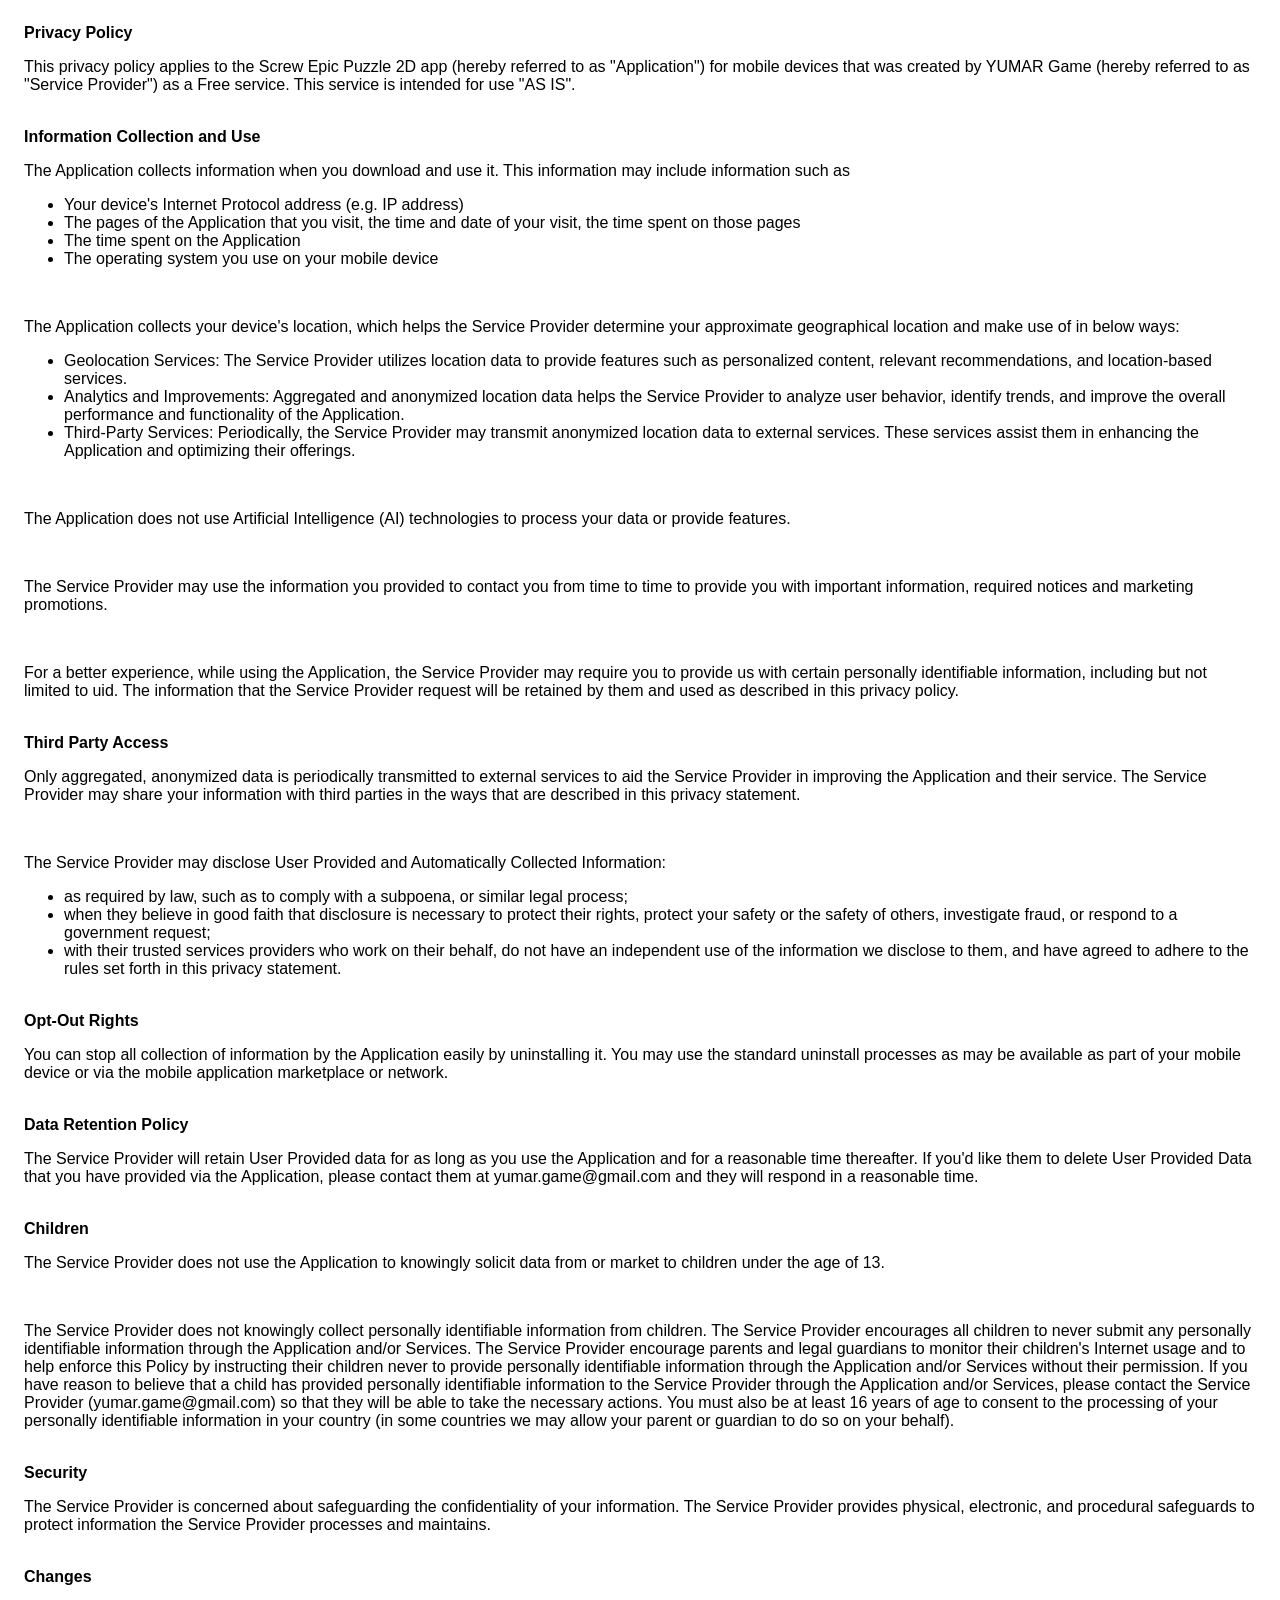
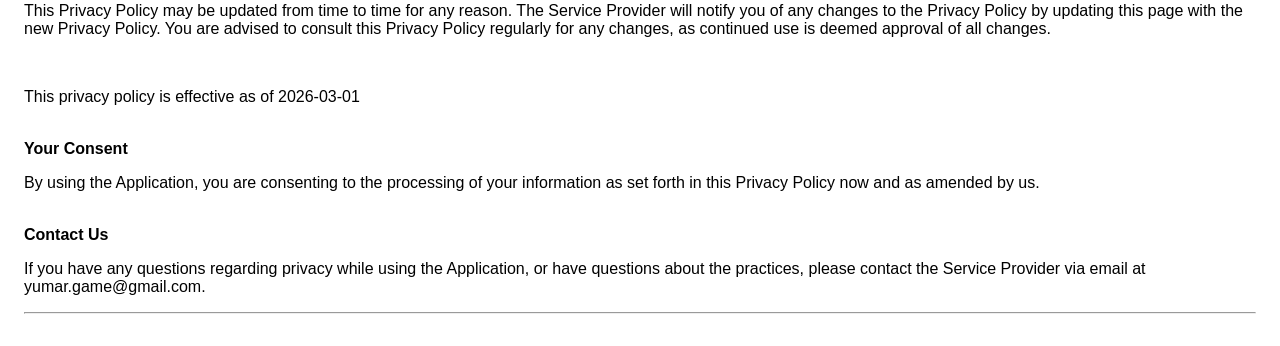
==== privacy-policy.html @ 3ee89081 "Created website" ====
<!DOCTYPE html>
    <html>
    <head>
      <meta charset='utf-8'>
      <meta name='viewport' content='width=device-width'>
      <title>Privacy Policy</title>
      <style> body { font-family: 'Helvetica Neue', Helvetica, Arial, sans-serif; padding:1em; } </style>
    </head>
    <body>
    <strong>Privacy Policy</strong>
    <p>This privacy policy applies to the Screw Epic Puzzle 2D app (hereby referred to as "Application") for mobile devices that was created by YUMAR Game (hereby referred to as "Service Provider") as a Free service. This service is intended for use "AS IS".</p>
    <br>
    <strong>Information Collection and Use</strong>
    <p>The Application collects information when you download and use it. This information may include information such as </p>
    <ul>
        <li>Your device's Internet Protocol address (e.g. IP address)</li>
        <li>The pages of the Application that you visit, the time and date of your visit, the time spent on those pages</li>
        <li>The time spent on the Application</li>
        <li>The operating system you use on your mobile device</li>
    </ul>
        <p></p>
        <br><!---->
        <div>
            <p>The Application collects your device's location, which helps the Service Provider determine your approximate geographical location and make use of in below ways:</p>
            <ul>
                <li>Geolocation Services: The Service Provider utilizes location data to provide features such as personalized content, relevant recommendations, and location-based services.</li>
                <li>Analytics and Improvements: Aggregated and anonymized location data helps the Service Provider to analyze user behavior, identify trends, and improve the overall performance and functionality of the Application.</li>
                <li>Third-Party Services: Periodically, the Service Provider may transmit anonymized location data to external services. These services assist them in enhancing the Application and optimizing their offerings.</li>
            </ul>
        </div>
        <br>
        <p>The Application does not use Artificial Intelligence (AI) technologies to process your data or provide features.</p>
        <br>
        <p>The Service Provider may use the information you provided to contact you from time to time to provide you with important information, required notices and marketing promotions.</p>
        <br>
        <p>For a better experience, while using the Application, the Service Provider may require you to provide us with certain personally identifiable information, including but not limited to uid. The information that the Service Provider request will be retained by them and used as described in this privacy policy.</p>
        <br>
        <strong>Third Party Access</strong>
        <p>Only aggregated, anonymized data is periodically transmitted to external services to aid the Service Provider in improving the Application and their service. The Service Provider may share your information with third parties in the ways that are described in this privacy statement.</p>
        <!---->
        <br>
        <p>The Service Provider may disclose User Provided and Automatically Collected Information:</p>
        <ul>
            <li>as required by law, such as to comply with a subpoena, or similar legal process;</li>
            <li>when they believe in good faith that disclosure is necessary to protect their rights, protect your safety or the safety of others, investigate fraud, or respond to a government request;</li>
            <li>with their trusted services providers who work on their behalf, do not have an independent use of the information we disclose to them, and have agreed to adhere to the rules set forth in this privacy statement.</li>
        </ul>
        <p></p>
        <br>
        <strong>Opt-Out Rights</strong>
        <p>You can stop all collection of information by the Application easily by uninstalling it. You may use the standard uninstall processes as may be available as part of your mobile device or via the mobile application marketplace or network.</p>
        <br>
        <strong>Data Retention Policy</strong>
        <p>The Service Provider will retain User Provided data for as long as you use the Application and for a reasonable time thereafter. If you'd like them to delete User Provided Data that you have provided via the Application, please contact them at yumar.game@gmail.com and they will respond in a reasonable time.</p>
        <br>
        <strong>Children</strong>
        <p>The Service Provider does not use the Application to knowingly solicit data from or market to children under the age of 13.</p>
        <div>
            <br>
            <p>The Service Provider does not knowingly collect personally identifiable information from children. The Service Provider encourages all children to never submit any personally identifiable information through the Application and/or Services. The Service Provider encourage parents and legal guardians to monitor their children's Internet usage and to help enforce this Policy by instructing their children never to provide personally identifiable information through the Application and/or Services without their permission. If you have reason to believe that a child has provided personally identifiable information to the Service Provider through the Application and/or Services, please contact the Service Provider <span>(yumar.game@gmail.com)</span> so that they will be able to take the necessary actions. You must also be at least 16 years of age to consent to the processing of your personally identifiable information in your country (in some countries we may allow your parent or guardian to do so on your behalf).</p>
        </div>
        <br>
        <strong>Security</strong>
        <p>The Service Provider is concerned about safeguarding the confidentiality of your information. The Service Provider provides physical, electronic, and procedural safeguards to protect information the Service Provider processes and maintains.</p>
        <br>
        <strong>Changes</strong>
        <p>This Privacy Policy may be updated from time to time for any reason. The Service Provider will notify you of any changes to the Privacy Policy by updating this page with the new Privacy Policy. You are advised to consult this Privacy Policy regularly for any changes, as continued use is deemed approval of all changes.</p>
        <br>
        <p>This privacy policy is effective as of 2026-03-01</p>
        <br>
        <strong>Your Consent</strong>
        <p>By using the Application, you are consenting to the processing of your information as set forth in this Privacy Policy now and as amended by us.</p>
        <br>
        <strong>Contact Us</strong>
        <p>If you have any questions regarding privacy while using the Application, or have questions about the practices, please contact the Service Provider via email at yumar.game@gmail.com.</p>
        <hr>
        <!-- <p>This privacy policy page was generated by <a href="https://app-privacy-policy-generator.nisrulz.com/" target="_blank" rel="noopener noreferrer">App Privacy Policy Generator</a></p> -->
    </body>
    </html>
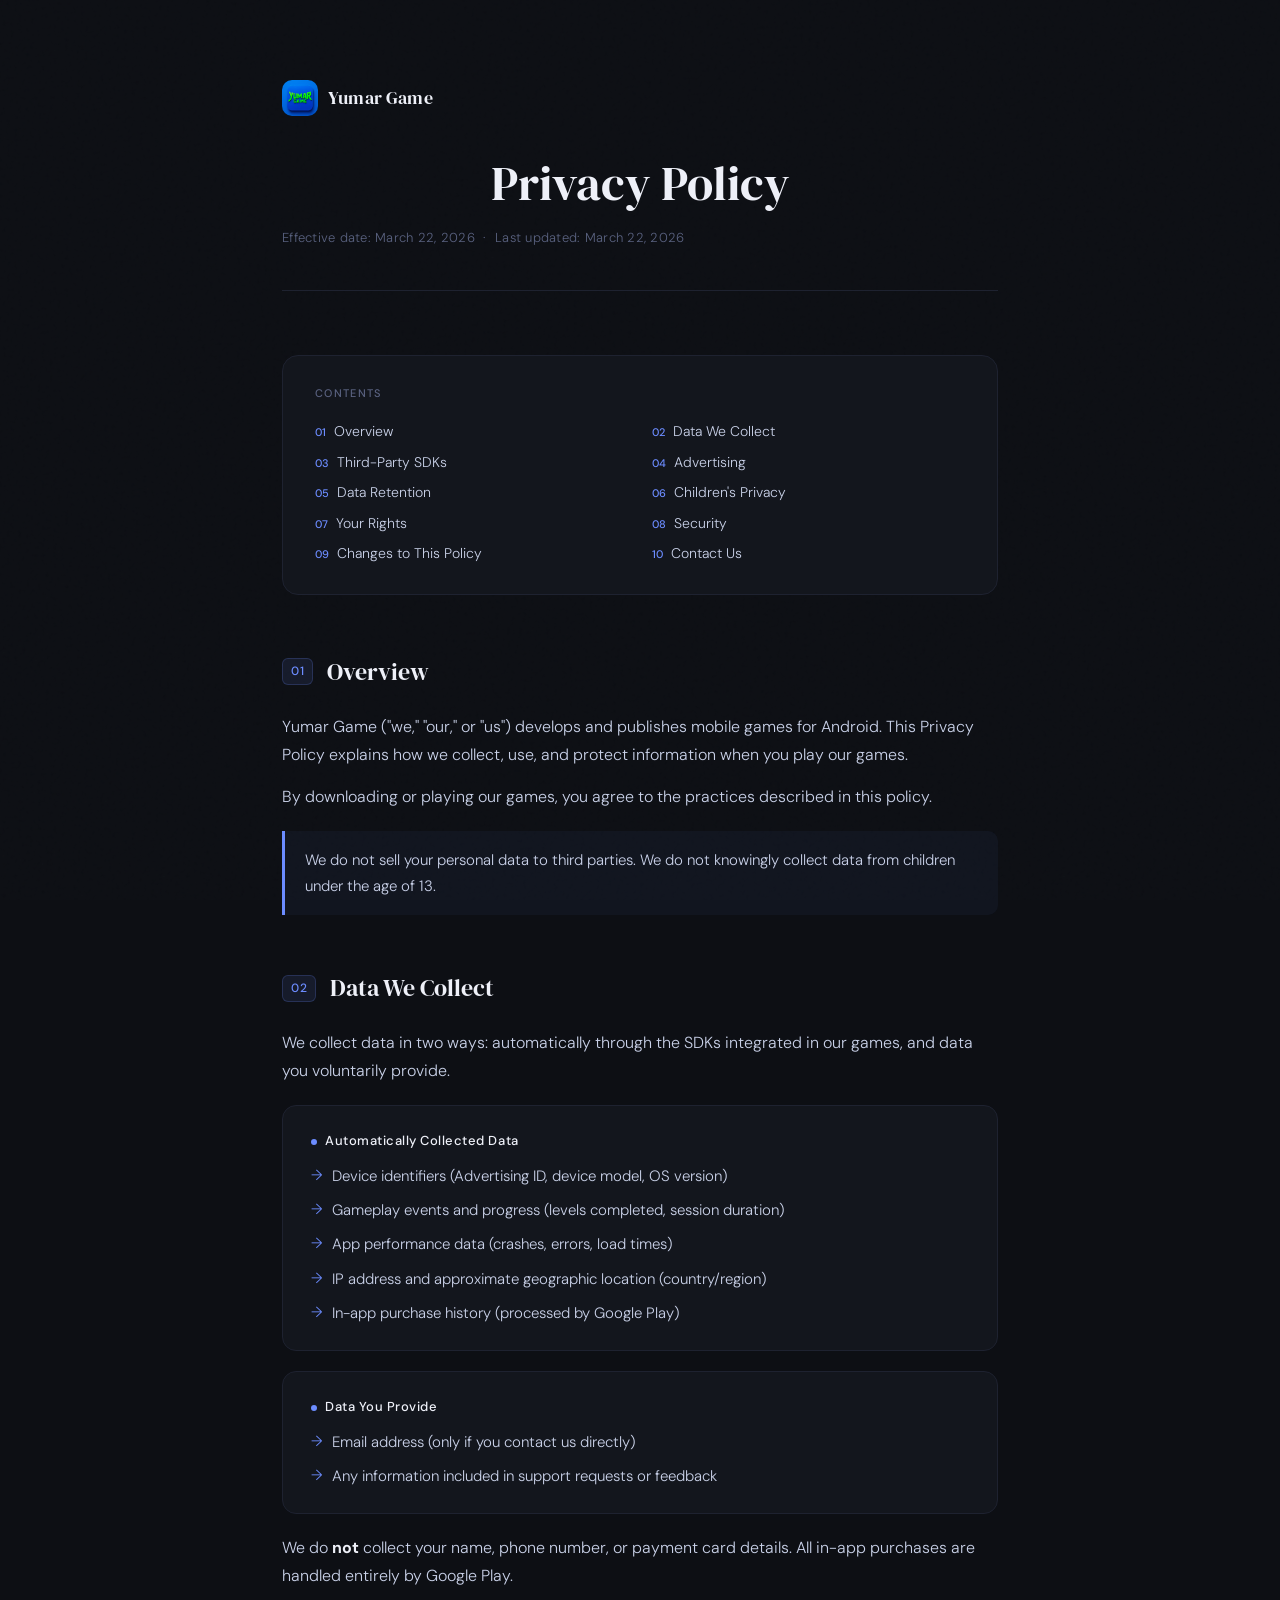
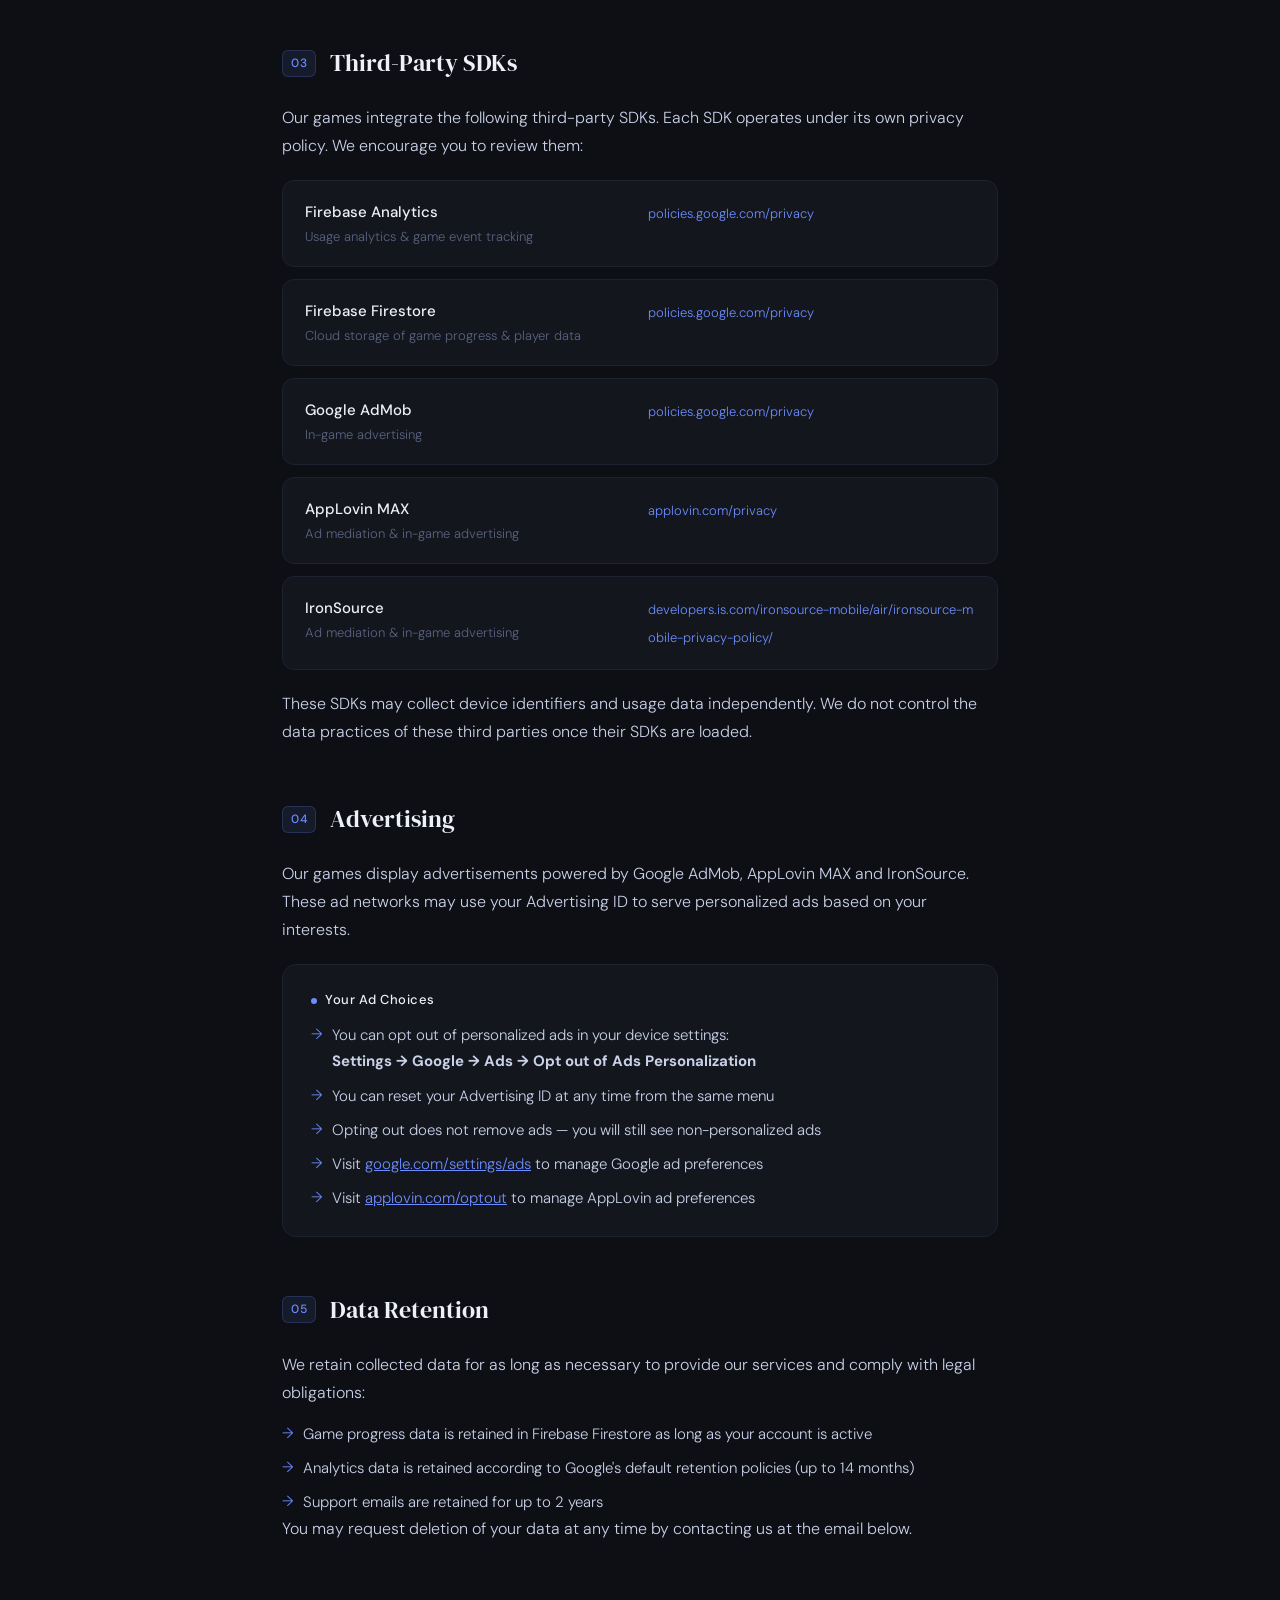
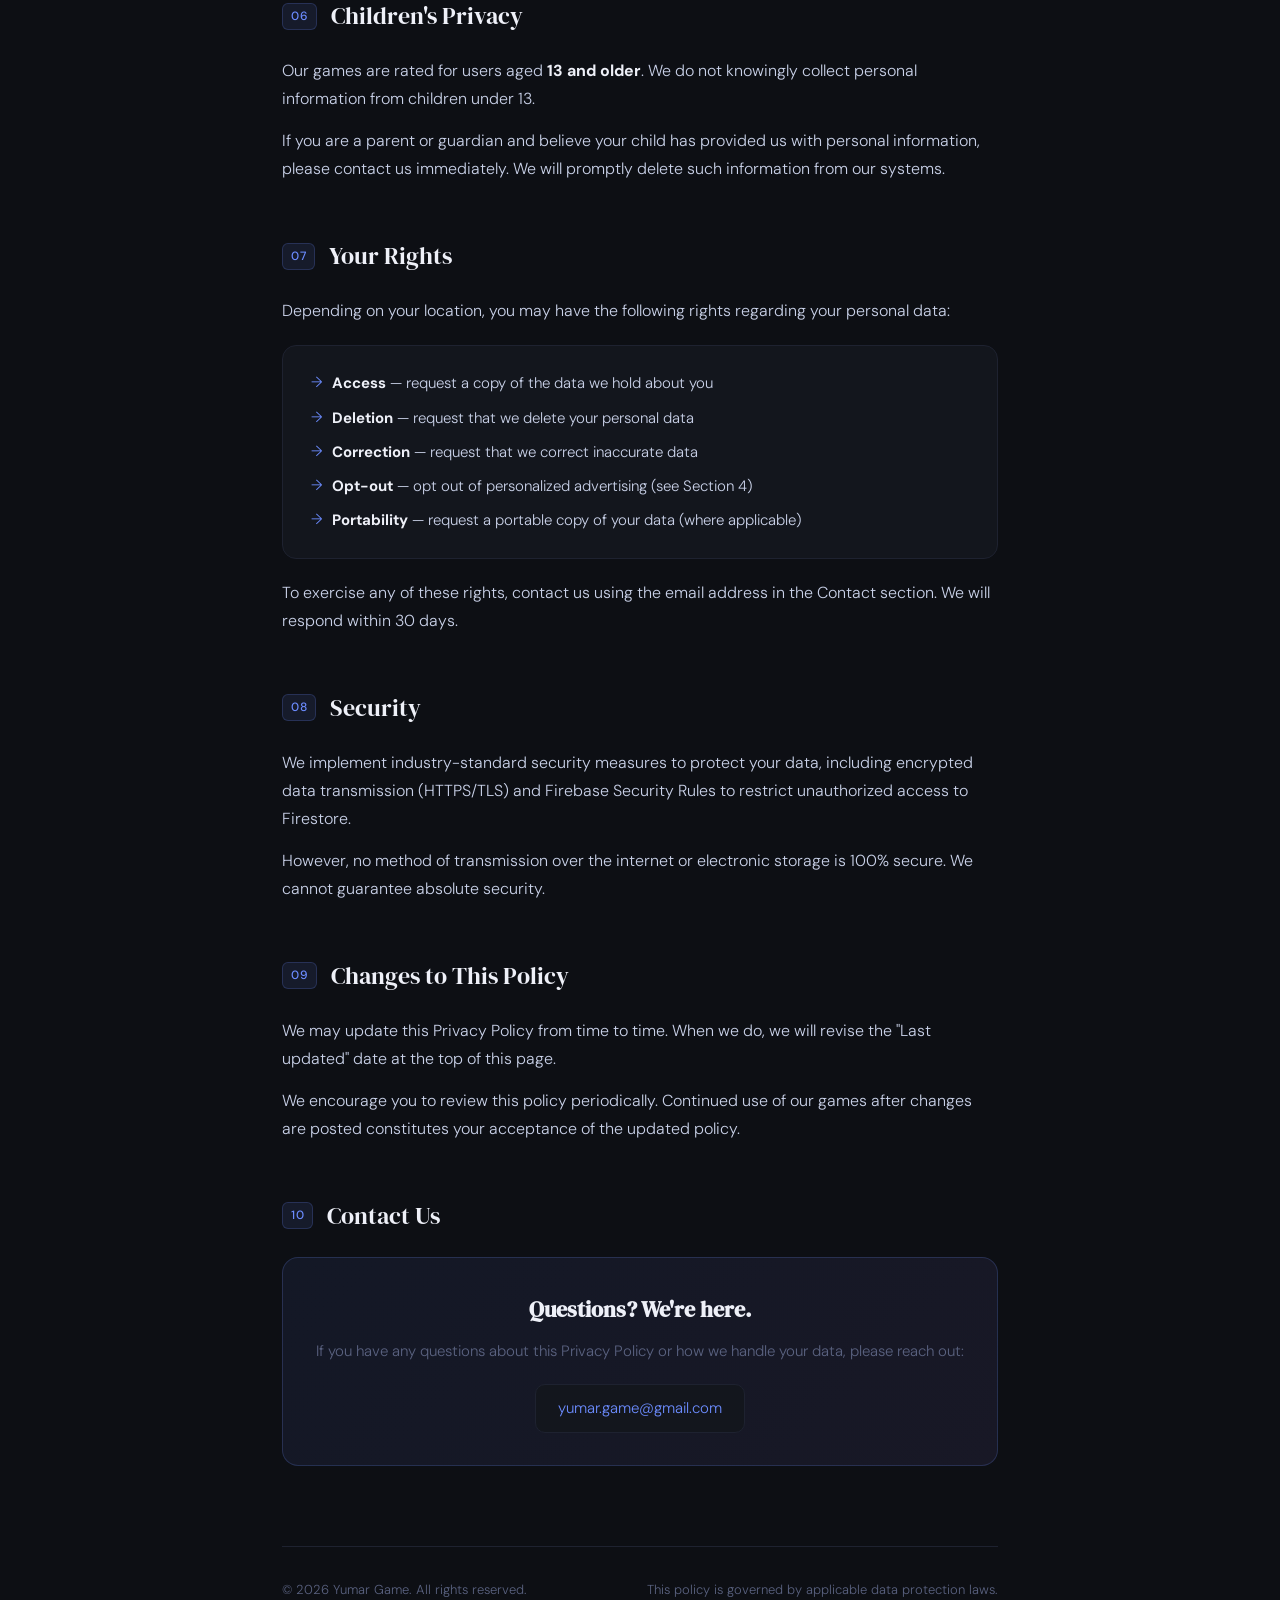
==== commit 6315ccaa: "Updated privacy policy, terms and conditions pages. Added favicon" ====
--- a/privacy-policy.html
+++ b/privacy-policy.html
@@ -1,80 +1,239 @@
-<!DOCTYPE html>
-    <html>
-    <head>
-      <meta charset='utf-8'>
-      <meta name='viewport' content='width=device-width'>
-      <title>Privacy Policy</title>
-      <style> body { font-family: 'Helvetica Neue', Helvetica, Arial, sans-serif; padding:1em; } </style>
-    </head>
-    <body>
-    <strong>Privacy Policy</strong>
-    <p>This privacy policy applies to the Screw Epic Puzzle 2D app (hereby referred to as "Application") for mobile devices that was created by YUMAR Game (hereby referred to as "Service Provider") as a Free service. This service is intended for use "AS IS".</p>
-    <br>
-    <strong>Information Collection and Use</strong>
-    <p>The Application collects information when you download and use it. This information may include information such as </p>
-    <ul>
-        <li>Your device's Internet Protocol address (e.g. IP address)</li>
-        <li>The pages of the Application that you visit, the time and date of your visit, the time spent on those pages</li>
-        <li>The time spent on the Application</li>
-        <li>The operating system you use on your mobile device</li>
-    </ul>
-        <p></p>
-        <br><!---->
-        <div>
-            <p>The Application collects your device's location, which helps the Service Provider determine your approximate geographical location and make use of in below ways:</p>
-            <ul>
-                <li>Geolocation Services: The Service Provider utilizes location data to provide features such as personalized content, relevant recommendations, and location-based services.</li>
-                <li>Analytics and Improvements: Aggregated and anonymized location data helps the Service Provider to analyze user behavior, identify trends, and improve the overall performance and functionality of the Application.</li>
-                <li>Third-Party Services: Periodically, the Service Provider may transmit anonymized location data to external services. These services assist them in enhancing the Application and optimizing their offerings.</li>
-            </ul>
-        </div>
-        <br>
-        <p>The Application does not use Artificial Intelligence (AI) technologies to process your data or provide features.</p>
-        <br>
-        <p>The Service Provider may use the information you provided to contact you from time to time to provide you with important information, required notices and marketing promotions.</p>
-        <br>
-        <p>For a better experience, while using the Application, the Service Provider may require you to provide us with certain personally identifiable information, including but not limited to uid. The information that the Service Provider request will be retained by them and used as described in this privacy policy.</p>
-        <br>
-        <strong>Third Party Access</strong>
-        <p>Only aggregated, anonymized data is periodically transmitted to external services to aid the Service Provider in improving the Application and their service. The Service Provider may share your information with third parties in the ways that are described in this privacy statement.</p>
-        <!---->
-        <br>
-        <p>The Service Provider may disclose User Provided and Automatically Collected Information:</p>
-        <ul>
-            <li>as required by law, such as to comply with a subpoena, or similar legal process;</li>
-            <li>when they believe in good faith that disclosure is necessary to protect their rights, protect your safety or the safety of others, investigate fraud, or respond to a government request;</li>
-            <li>with their trusted services providers who work on their behalf, do not have an independent use of the information we disclose to them, and have agreed to adhere to the rules set forth in this privacy statement.</li>
-        </ul>
-        <p></p>
-        <br>
-        <strong>Opt-Out Rights</strong>
-        <p>You can stop all collection of information by the Application easily by uninstalling it. You may use the standard uninstall processes as may be available as part of your mobile device or via the mobile application marketplace or network.</p>
-        <br>
-        <strong>Data Retention Policy</strong>
-        <p>The Service Provider will retain User Provided data for as long as you use the Application and for a reasonable time thereafter. If you'd like them to delete User Provided Data that you have provided via the Application, please contact them at yumar.game@gmail.com and they will respond in a reasonable time.</p>
-        <br>
-        <strong>Children</strong>
-        <p>The Service Provider does not use the Application to knowingly solicit data from or market to children under the age of 13.</p>
-        <div>
-            <br>
-            <p>The Service Provider does not knowingly collect personally identifiable information from children. The Service Provider encourages all children to never submit any personally identifiable information through the Application and/or Services. The Service Provider encourage parents and legal guardians to monitor their children's Internet usage and to help enforce this Policy by instructing their children never to provide personally identifiable information through the Application and/or Services without their permission. If you have reason to believe that a child has provided personally identifiable information to the Service Provider through the Application and/or Services, please contact the Service Provider <span>(yumar.game@gmail.com)</span> so that they will be able to take the necessary actions. You must also be at least 16 years of age to consent to the processing of your personally identifiable information in your country (in some countries we may allow your parent or guardian to do so on your behalf).</p>
-        </div>
-        <br>
-        <strong>Security</strong>
-        <p>The Service Provider is concerned about safeguarding the confidentiality of your information. The Service Provider provides physical, electronic, and procedural safeguards to protect information the Service Provider processes and maintains.</p>
-        <br>
-        <strong>Changes</strong>
-        <p>This Privacy Policy may be updated from time to time for any reason. The Service Provider will notify you of any changes to the Privacy Policy by updating this page with the new Privacy Policy. You are advised to consult this Privacy Policy regularly for any changes, as continued use is deemed approval of all changes.</p>
-        <br>
-        <p>This privacy policy is effective as of 2026-03-01</p>
-        <br>
-        <strong>Your Consent</strong>
-        <p>By using the Application, you are consenting to the processing of your information as set forth in this Privacy Policy now and as amended by us.</p>
-        <br>
-        <strong>Contact Us</strong>
-        <p>If you have any questions regarding privacy while using the Application, or have questions about the practices, please contact the Service Provider via email at yumar.game@gmail.com.</p>
-        <hr>
-        <!-- <p>This privacy policy page was generated by <a href="https://app-privacy-policy-generator.nisrulz.com/" target="_blank" rel="noopener noreferrer">App Privacy Policy Generator</a></p> -->
-    </body>
-    </html>
-      +<!DOCTYPE html>
+<html lang="en">
+<head>
+  <meta charset="UTF-8" />
+  <meta name="viewport" content="width=device-width, initial-scale=1.0" />
+  <title>Privacy Policy — Yumar Game</title>
+  <link rel="shortcut icon" type="image/png" href="/images/favicon.png">
+  <link rel="icon" type="image/png" href="/images/favicon.png"/>
+  <link rel="preconnect" href="https://fonts.googleapis.com" />
+  <link href="https://fonts.googleapis.com/css2?family=DM+Serif+Display:ital@0;1&family=DM+Sans:wght@300;400;500&display=swap" rel="stylesheet" />
+  <link rel="stylesheet" href="privacy_policy.css"/>
+</head>
+<body>
+  <div class="wrapper">
+
+    <!-- Header -->
+    <header>
+      <a class="brand" href="/index.html">
+        <img class="brand-icon" alt="brand" src="images/brand_icon.png" />
+        <span class="brand-name">Yumar Game</span>
+      </a>
+      <!-- <div class="page-label">Legal</div> -->
+      <h1>Privacy Policy</h1>
+      <p class="meta">Effective date: March 22, 2026 &nbsp;·&nbsp; Last updated: March 22, 2026</p>
+    </header>
+
+    <!-- Table of Contents -->
+    <nav class="toc" aria-label="Table of contents">
+      <div class="toc-label">Contents</div>
+      <ol>
+        <li><a href="#overview">Overview</a></li>
+        <li><a href="#data-collected">Data We Collect</a></li>
+        <li><a href="#third-parties">Third-Party SDKs</a></li>
+        <li><a href="#advertising">Advertising</a></li>
+        <li><a href="#data-retention">Data Retention</a></li>
+        <li><a href="#children">Children's Privacy</a></li>
+        <li><a href="#your-rights">Your Rights</a></li>
+        <li><a href="#security">Security</a></li>
+        <li><a href="#changes">Changes to This Policy</a></li>
+        <li><a href="#contact">Contact Us</a></li>
+      </ol>
+    </nav>
+
+    <!-- 1. Overview -->
+    <section>
+      <span class="section-anchor" id="overview"></span>
+      <h2><span class="num">01</span> Overview</h2>
+      <p>Yumar Game ("we," "our," or "us") develops and publishes mobile games for Android. This Privacy Policy explains how we collect, use, and protect information when you play our games.</p>
+      <p>By downloading or playing our games, you agree to the practices described in this policy. </p>
+      <div class="highlight">
+        We do not sell your personal data to third parties. We do not knowingly collect data from children under the age of 13.
+      </div>
+    </section>
+
+    <!-- 2. Data Collected -->
+    <section>
+      <span class="section-anchor" id="data-collected"></span>
+      <h2><span class="num">02</span> Data We Collect</h2>
+      <p>We collect data in two ways: automatically through the SDKs integrated in our games, and data you voluntarily provide.</p>
+
+      <div class="card">
+        <div class="card-title"><span class="dot"></span>Automatically Collected Data</div>
+        <ul class="styled">
+          <li>Device identifiers (Advertising ID, device model, OS version)</li>
+          <li>Gameplay events and progress (levels completed, session duration)</li>
+          <li>App performance data (crashes, errors, load times)</li>
+          <li>IP address and approximate geographic location (country/region)</li>
+          <li>In-app purchase history (processed by Google Play)</li>
+        </ul>
+      </div>
+
+      <div class="card">
+        <div class="card-title"><span class="dot"></span>Data You Provide</div>
+        <ul class="styled">
+          <li>Email address (only if you contact us directly)</li>
+          <li>Any information included in support requests or feedback</li>
+        </ul>
+      </div>
+
+      <p>We do <strong style="color:var(--heading)">not</strong> collect your name, phone number, or payment card details. All in-app purchases are handled entirely by Google Play.</p>
+    </section>
+
+    <!-- 3. Third-Party SDKs -->
+    <section>
+      <span class="section-anchor" id="third-parties"></span>
+      <h2><span class="num">03</span> Third-Party SDKs</h2>
+      <p>Our games integrate the following third-party SDKs. Each SDK operates under its own privacy policy. We encourage you to review them:</p>
+
+      <div class="tp-grid">
+
+        <div class="tp-row">
+          <div>
+            <div class="tp-name">Firebase Analytics</div>
+            <div class="tp-purpose">Usage analytics &amp; game event tracking</div>
+          </div>
+          <div class="tp-link">
+            <a href="https://policies.google.com/privacy" target="_blank" rel="noopener">policies.google.com/privacy</a>
+          </div>
+        </div>
+
+        <div class="tp-row">
+          <div>
+            <div class="tp-name">Firebase Firestore</div>
+            <div class="tp-purpose">Cloud storage of game progress &amp; player data</div>
+          </div>
+          <div class="tp-link">
+            <a href="https://policies.google.com/privacy" target="_blank" rel="noopener">policies.google.com/privacy</a>
+          </div>
+        </div>
+
+        <div class="tp-row">
+          <div>
+            <div class="tp-name">Google AdMob</div>
+            <div class="tp-purpose">In-game advertising</div>
+          </div>
+          <div class="tp-link">
+            <a href="https://policies.google.com/privacy" target="_blank" rel="noopener">policies.google.com/privacy</a>
+          </div>
+        </div>
+
+        <div class="tp-row">
+          <div>
+            <div class="tp-name">AppLovin MAX</div>
+            <div class="tp-purpose">Ad mediation &amp; in-game advertising</div>
+          </div>
+          <div class="tp-link">
+            <a href="https://www.applovin.com/privacy/" target="_blank" rel="noopener">applovin.com/privacy</a>
+          </div>
+        </div>
+
+        <div class="tp-row">
+          <div>
+            <div class="tp-name">IronSource</div>
+            <div class="tp-purpose">Ad mediation &amp; in-game advertising</div>
+          </div>
+          <div class="tp-link">
+            <a href="https://developers.is.com/ironsource-mobile/air/ironsource-mobile-privacy-policy/" target="_blank" rel="noopener">developers.is.com/ironsource-mobile/air/ironsource-mobile-privacy-policy/</a>
+          </div>
+        </div>
+      </div>
+
+      <p>These SDKs may collect device identifiers and usage data independently. We do not control the data practices of these third parties once their SDKs are loaded.</p>
+    </section>
+
+    <!-- 4. Advertising -->
+    <section>
+      <span class="section-anchor" id="advertising"></span>
+      <h2><span class="num">04</span> Advertising</h2>
+      <p>Our games display advertisements powered by Google AdMob, AppLovin MAX and IronSource. These ad networks may use your Advertising ID to serve personalized ads based on your interests.</p>
+
+      <div class="card">
+        <div class="card-title"><span class="dot"></span>Your Ad Choices</div>
+        <ul class="styled">
+          <li>
+            <p>You can opt out of personalized ads in your device settings: <br/><strong>Settings → Google → Ads → Opt out of Ads Personalization</strong></p></li>
+          <li>You can reset your Advertising ID at any time from the same menu</li>
+          <li>Opting out does not remove ads — you will still see non-personalized ads</li>
+          <li><p>Visit <a href="https://www.google.com/settings/ads" style="color:var(--accent)">google.com/settings/ads</a> to manage Google ad preferences</p></li>
+          <li><p>Visit <a href="https://www.applovin.com/optout" style="color:var(--accent)">applovin.com/optout</a> to manage AppLovin ad preferences</p></li>
+        </ul>
+      </div>
+    </section>
+
+    <!-- 5. Data Retention -->
+    <section>
+      <span class="section-anchor" id="data-retention"></span>
+      <h2><span class="num">05</span> Data Retention</h2>
+      <p>We retain collected data for as long as necessary to provide our services and comply with legal obligations:</p>
+      <ul class="styled">
+        <li>Game progress data is retained in Firebase Firestore as long as your account is active</li>
+        <li>Analytics data is retained according to Google's default retention policies (up to 14 months)</li>
+        <li>Support emails are retained for up to 2 years</li>
+      </ul>
+      <p>You may request deletion of your data at any time by contacting us at the email below.</p>
+    </section>
+
+    <!-- 6. Children's Privacy -->
+    <section>
+      <span class="section-anchor" id="children"></span>
+      <h2><span class="num">06</span> Children's Privacy</h2>
+      <p>Our games are rated for users aged <strong style="color:var(--heading)">13 and older</strong>. We do not knowingly collect personal information from children under 13.</p>
+      <p>If you are a parent or guardian and believe your child has provided us with personal information, please contact us immediately. We will promptly delete such information from our systems.</p>
+    </section>
+
+    <!-- 7. Your Rights -->
+    <section>
+      <span class="section-anchor" id="your-rights"></span>
+      <h2><span class="num">07</span> Your Rights</h2>
+      <p>Depending on your location, you may have the following rights regarding your personal data:</p>
+
+      <div class="card">
+        <ul class="styled">
+          <li><p><strong style="color:var(--heading)">Access</strong> — request a copy of the data we hold about you</p></li>
+          <li><p><strong style="color:var(--heading)">Deletion</strong> — request that we delete your personal data</p></li>
+          <li><p><strong style="color:var(--heading)">Correction</strong> — request that we correct inaccurate data</p></li>
+          <li><p><strong style="color:var(--heading)">Opt-out</strong> — opt out of personalized advertising (see Section 4)</p></li>
+          <li><p><strong style="color:var(--heading)">Portability</strong> — request a portable copy of your data (where applicable)</p></li>
+        </ul>
+      </div>
+
+      <p>To exercise any of these rights, contact us using the email address in the Contact section. We will respond within 30 days.</p>
+    </section>
+
+    <!-- 8. Security -->
+    <section>
+      <span class="section-anchor" id="security"></span>
+      <h2><span class="num">08</span> Security</h2>
+      <p>We implement industry-standard security measures to protect your data, including encrypted data transmission (HTTPS/TLS) and Firebase Security Rules to restrict unauthorized access to Firestore.</p>
+      <p>However, no method of transmission over the internet or electronic storage is 100% secure. We cannot guarantee absolute security.</p>
+    </section>
+
+    <!-- 9. Changes -->
+    <section>
+      <span class="section-anchor" id="changes"></span>
+      <h2><span class="num">09</span> Changes to This Policy</h2>
+      <p>We may update this Privacy Policy from time to time. When we do, we will revise the "Last updated" date at the top of this page.</p>
+      <p>We encourage you to review this policy periodically. Continued use of our games after changes are posted constitutes your acceptance of the updated policy.</p>
+    </section>
+
+    <!-- 10. Contact -->
+    <section>
+      <span class="section-anchor" id="contact"></span>
+      <h2><span class="num">10</span> Contact Us</h2>
+      <div class="contact-box">
+        <h3>Questions? We're here.</h3>
+        <p>If you have any questions about this Privacy Policy or how we handle your data, please reach out:</p>
+        <a class="contact-email" href="mailto:yumar.game@gmail.com">yumar.game@gmail.com</a>
+      </div>
+    </section>
+
+    <!-- Footer -->
+    <footer>
+      <p>© 2026 Yumar Game. All rights reserved.</p>
+      <p>This policy is governed by applicable data protection laws.</p>
+    </footer>
+
+  </div>
+</body>
+</html>
--- a/privacy_policy.css
+++ b/privacy_policy.css
@@ -0,0 +1,380 @@
+ :root {
+      --bg: #0d0f14;
+      --surface: #13161d;
+      --border: #1e2230;
+      --accent: #6c8cff;
+      --accent2: #a78bfa;
+      --text: #c9d1e8;
+      --muted: #5a6280;
+      --heading: #eef0f8;
+      --tag-bg: #1a1f30;
+    }
+
+    *, *::before, *::after { box-sizing: border-box; margin: 0; padding: 0; }
+
+    html { scroll-behavior: smooth; }
+
+    body {
+      background: var(--bg);
+      color: var(--text);
+      font-family: 'DM Sans', sans-serif;
+      font-weight: 300;
+      font-size: 16px;
+      line-height: 1.75;
+      min-height: 100vh;
+    }
+
+    /* — Noise overlay — */
+    body::before {
+      content: '';
+      position: fixed;
+      inset: 0;
+      background-image: url("data:image/svg+xml,%3Csvg viewBox='0 0 256 256' xmlns='http://www.w3.org/2000/svg'%3E%3Cfilter id='n'%3E%3CfeTurbulence type='fractalNoise' baseFrequency='0.9' numOctaves='4' stitchTiles='stitch'/%3E%3C/filter%3E%3Crect width='100%25' height='100%25' filter='url(%23n)' opacity='0.03'/%3E%3C/svg%3E");
+      pointer-events: none;
+      z-index: 0;
+      opacity: .5;
+    }
+
+    /* — Glow blobs — */
+   
+
+    /* — Layout — */
+    .wrapper {
+      position: relative;
+      z-index: 1;
+      max-width: 780px;
+      margin: 0 auto;
+      padding: 80px 32px 120px;
+    }
+
+    /* — Header — */
+    header {
+      margin-bottom: 64px;
+      padding-bottom: 40px;
+      border-bottom: 1px solid var(--border);
+    }
+
+    .brand {
+      display: inline-flex;
+      align-items: center;
+      gap: 10px;
+      margin-bottom: 40px;
+      text-decoration: none;
+    }
+
+    .brand-icon {
+      width: 36px; 
+      height: 36px;
+      /* background: linear-gradient(135deg, var(--accent), var(--accent2)); */
+      border-radius: 10px;
+      /* display: flex; align-items: center; justify-content: center; */
+      /* font-size: 18px; */
+    }
+
+    .brand-name {
+      font-family: 'DM Serif Display', serif;
+      font-size: 18px;
+      color: var(--heading);
+      letter-spacing: 0.01em;
+    }
+
+    .page-label {
+      display: inline-block;
+      font-size: 11px;
+      font-weight: 500;
+      letter-spacing: 0.15em;
+      text-transform: uppercase;
+      color: var(--accent);
+      background: rgba(108,140,255,0.1);
+      border: 1px solid rgba(108,140,255,0.2);
+      padding: 4px 12px;
+      border-radius: 20px;
+      margin-bottom: 20px;
+    }
+
+    h1 {
+      font-family: 'DM Serif Display', serif;
+      font-size: clamp(32px, 5vw, 48px);
+      font-weight: 400;
+      color: var(--heading);
+      line-height: 1.15;
+      margin-bottom: 16px;
+      text-align: center;
+    }
+
+    h1 em {
+      font-style: italic;
+      /* color: var(--accent2); */
+    }
+
+    .meta {
+      font-size: 13px;
+      color: var(--muted);
+      letter-spacing: 0.02em;
+    }
+
+    /* — TOC — */
+    .toc {
+      background: var(--surface);
+      border: 1px solid var(--border);
+      border-radius: 16px;
+      padding: 28px 32px;
+      margin-bottom: 56px;
+    }
+
+    .toc-label {
+      font-size: 11px;
+      font-weight: 500;
+      letter-spacing: 0.12em;
+      text-transform: uppercase;
+      color: var(--muted);
+      margin-bottom: 16px;
+    }
+
+    .toc ol {
+      list-style: none;
+      counter-reset: toc;
+      display: grid;
+      grid-template-columns: 1fr 1fr;
+      gap: 6px 24px;
+    }
+
+    @media (max-width: 540px) {
+      .toc ol { grid-template-columns: 1fr; }
+    }
+
+    .toc li {
+      counter-increment: toc;
+      display: flex;
+      align-items: baseline;
+      gap: 8px;
+    }
+
+    .toc li::before {
+      content: counter(toc, decimal-leading-zero);
+      font-size: 11px;
+      color: var(--accent);
+      font-weight: 500;
+      flex-shrink: 0;
+    }
+
+    .toc a {
+      color: var(--text);
+      text-decoration: none;
+      font-size: 14px;
+      transition: color 0.2s;
+    }
+
+    .toc a:hover { color: var(--accent); }
+
+    /* — Sections — */
+    section {
+      margin-bottom: 52px;
+    }
+
+    .section-anchor {
+      display: block;
+      position: relative;
+      top: -80px;
+      visibility: hidden;
+    }
+
+    h2 {
+      font-family: 'DM Serif Display', serif;
+      font-size: 24px;
+      font-weight: 400;
+      color: var(--heading);
+      margin-bottom: 20px;
+      display: flex;
+      align-items: center;
+      gap: 14px;
+    }
+
+    h2 .num {
+      font-family: 'DM Sans', sans-serif;
+      font-size: 12px;
+      font-weight: 500;
+      color: var(--accent);
+      background: rgba(108,140,255,0.1);
+      border: 1px solid rgba(108,140,255,0.2);
+      border-radius: 6px;
+      padding: 2px 8px;
+      letter-spacing: 0.05em;
+    }
+
+    p { margin-bottom: 14px; }
+    p:last-child { margin-bottom: 0; }
+
+    /* — Info cards — */
+    .card {
+      background: var(--surface);
+      border: 1px solid var(--border);
+      border-radius: 14px;
+      padding: 24px 28px;
+      margin: 20px 0;
+    }
+
+    .card-title {
+      font-size: 13px;
+      font-weight: 500;
+      color: var(--heading);
+      letter-spacing: 0.04em;
+      margin-bottom: 10px;
+      display: flex;
+      align-items: center;
+      gap: 8px;
+    }
+
+    .card-title .dot {
+      width: 6px; height: 6px;
+      border-radius: 50%;
+      background: var(--accent);
+      flex-shrink: 0;
+    }
+
+    ul.styled {
+      list-style: none;
+      display: flex;
+      flex-direction: column;
+      gap: 8px;
+    }
+
+    ul.styled li {
+      display: flex;
+      align-items: flex-start;
+      gap: 10px;
+      font-size: 15px;
+    }
+
+    ul.styled li::before {
+      content: '→';
+      color: var(--accent);
+      flex-shrink: 0;
+      margin-top: -1px;
+    }
+
+    /* — Third-party table — */
+    .tp-grid {
+      display: flex;
+      flex-direction: column;
+      gap: 12px;
+      margin: 20px 0;
+    }
+
+    .tp-row {
+      background: var(--surface);
+      border: 1px solid var(--border);
+      border-radius: 12px;
+      padding: 18px 22px;
+      display: grid;
+      grid-template-columns: 1fr 1fr;
+      gap: 8px 16px;
+      align-items: start;
+    }
+
+    @media (max-width: 500px) {
+      .tp-row { grid-template-columns: 1fr; }
+    }
+
+    .tp-name {
+      font-weight: 500;
+      color: var(--heading);
+      font-size: 15px;
+    }
+
+    .tp-purpose {
+      font-size: 13px;
+      color: var(--muted);
+    }
+
+    .tp-link a {
+      font-size: 13px;
+      color: var(--accent);
+      text-decoration: none;
+      word-break: break-all;
+    }
+
+    .tp-link a:hover { text-decoration: underline; }
+
+    /* — Highlight box — */
+    .highlight {
+      border-left: 3px solid var(--accent);
+      padding: 16px 20px;
+      background: rgba(108,140,255,0.05);
+      border-radius: 0 10px 10px 0;
+      margin: 20px 0;
+      font-size: 15px;
+    }
+
+    /* — Contact — */
+    .contact-box {
+      background: linear-gradient(135deg, rgba(108,140,255,0.08), rgba(167,139,250,0.08));
+      border: 1px solid rgba(108,140,255,0.2);
+      border-radius: 16px;
+      padding: 32px;
+      text-align: center;
+    }
+
+    .contact-box h3 {
+      font-family: 'DM Serif Display', serif;
+      font-size: 22px;
+      color: var(--heading);
+      margin-bottom: 10px;
+    }
+
+    .contact-box p {
+      color: var(--muted);
+      font-size: 15px;
+      margin-bottom: 20px;
+    }
+
+    .contact-email {
+      display: inline-block;
+      background: var(--surface);
+      border: 1px solid var(--border);
+      border-radius: 10px;
+      padding: 10px 22px;
+      font-size: 15px;
+      color: var(--accent);
+      text-decoration: none;
+      transition: border-color 0.2s, background 0.2s;
+    }
+
+    .contact-email:hover {
+      border-color: var(--accent);
+      background: rgba(108,140,255,0.08);
+    }
+
+    /* — Footer — */
+    footer {
+      margin-top: 80px;
+      padding-top: 32px;
+      border-top: 1px solid var(--border);
+      display: flex;
+      justify-content: space-between;
+      align-items: center;
+      flex-wrap: wrap;
+      gap: 12px;
+    }
+
+    footer p {
+      font-size: 13px;
+      color: var(--muted);
+      margin: 0;
+    }
+
+    /* — Fade-in animation — */
+    @keyframes fadeUp {
+      from { opacity: 0; transform: translateY(20px); }
+      to   { opacity: 1; transform: translateY(0); }
+    }
+
+    .wrapper > * {
+      animation: fadeUp 0.6s ease both;
+    }
+
+    header { animation-delay: 0.05s; }
+    .toc   { animation-delay: 0.15s; }
+    section:nth-child(1) { animation-delay: 0.2s; }
+    section:nth-child(2) { animation-delay: 0.25s; }
+    section:nth-child(3) { animation-delay: 0.3s; }
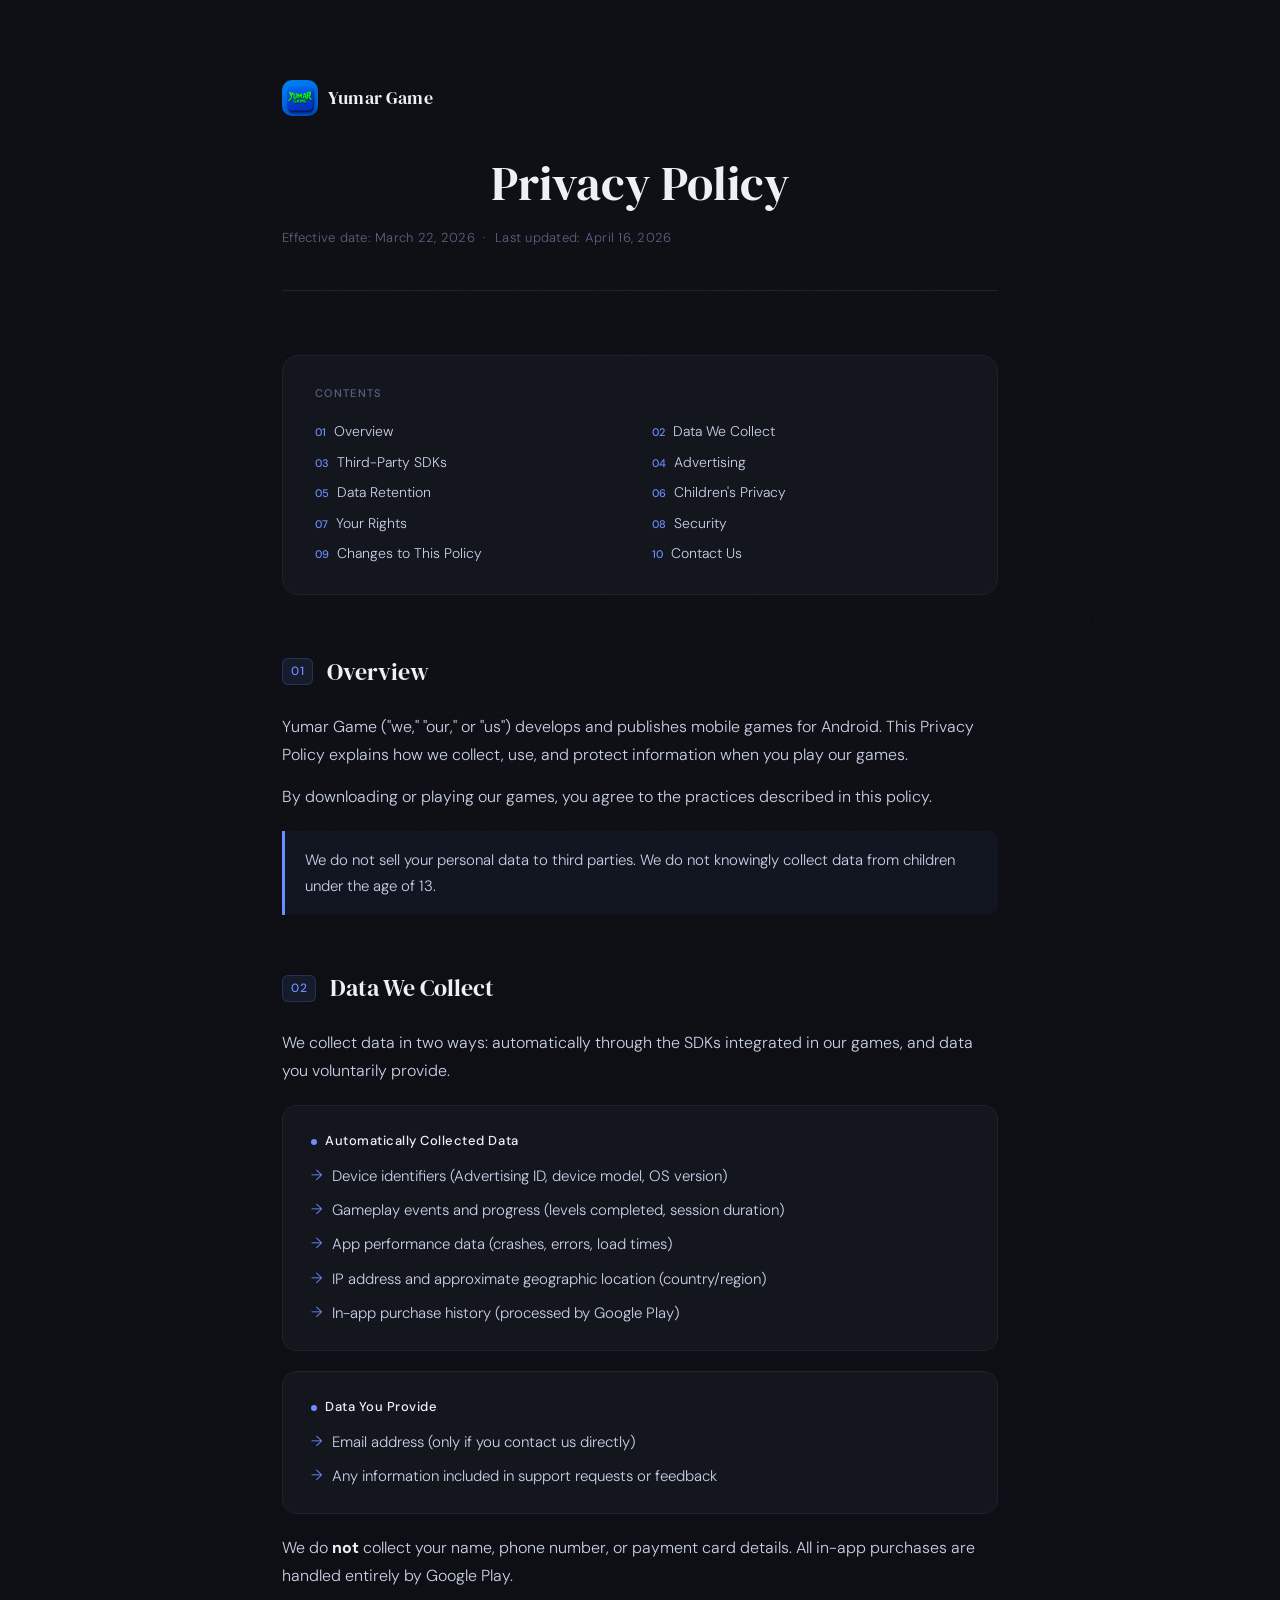
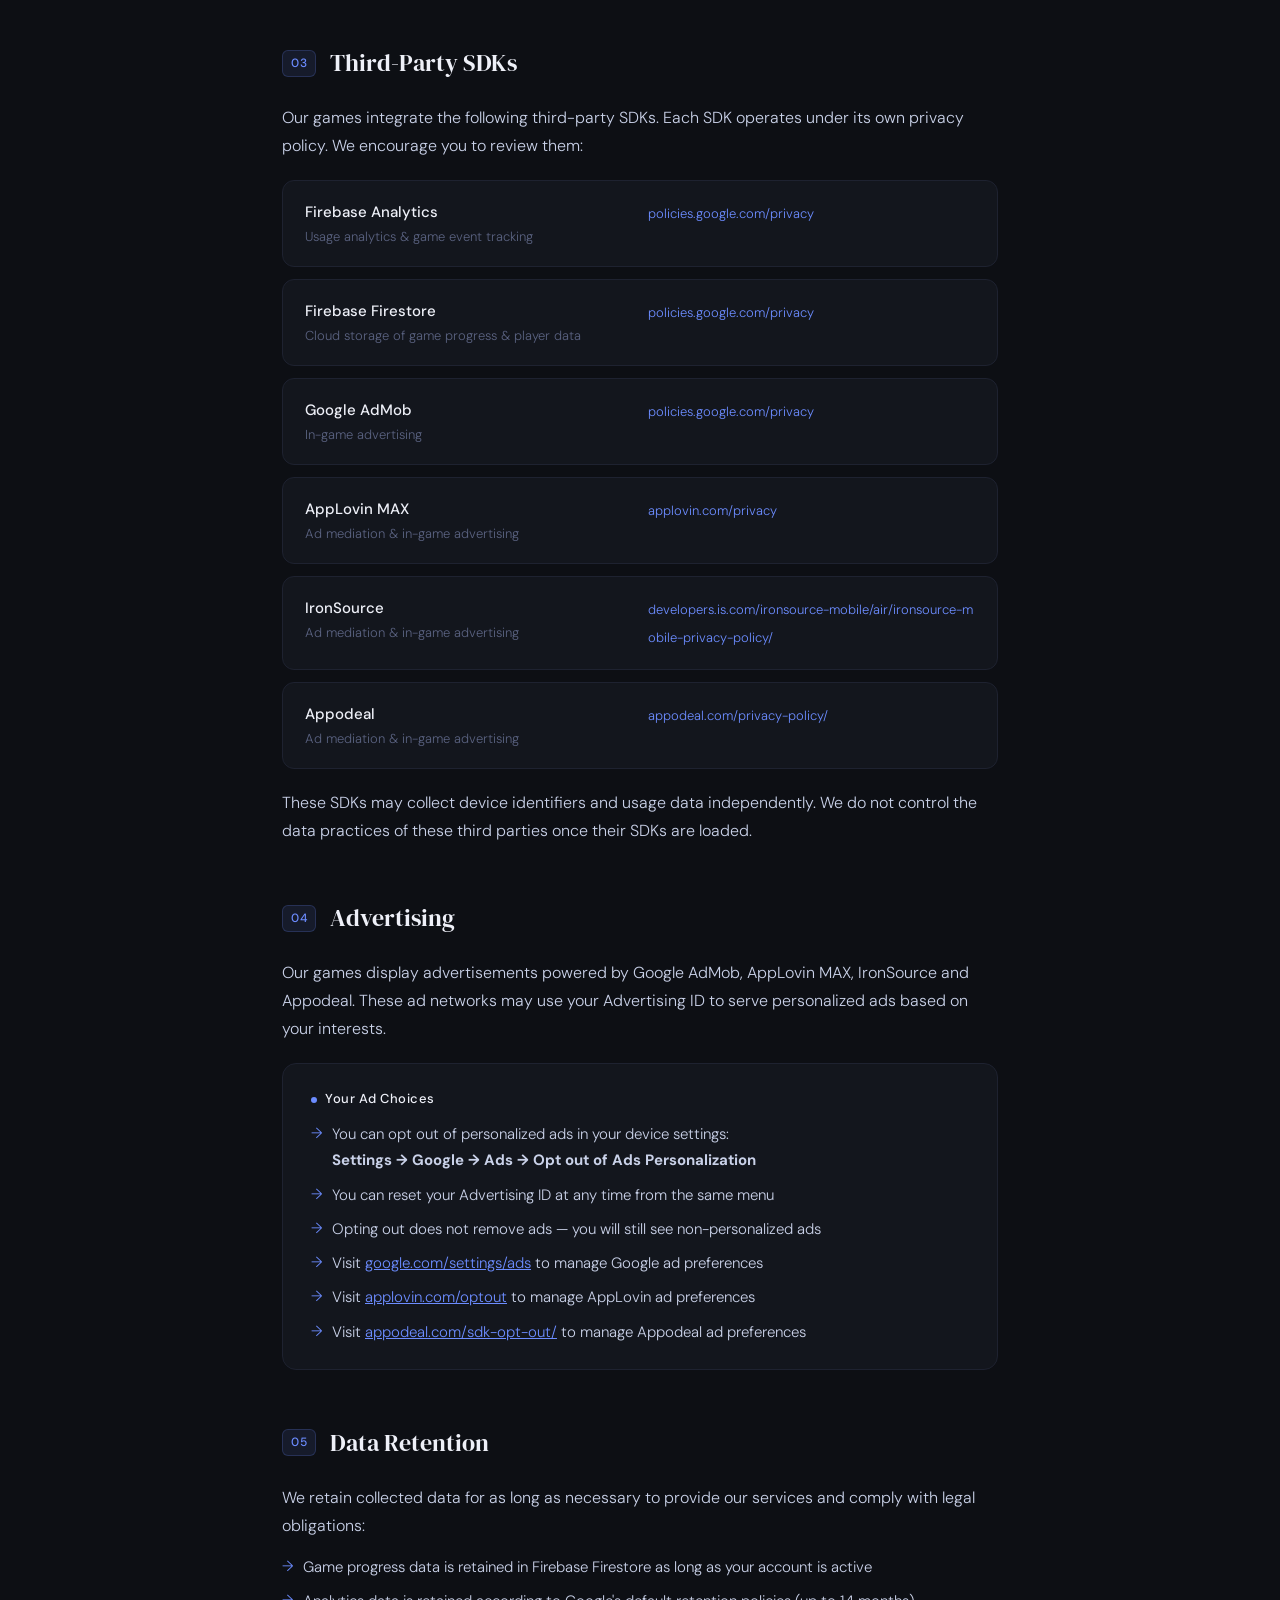
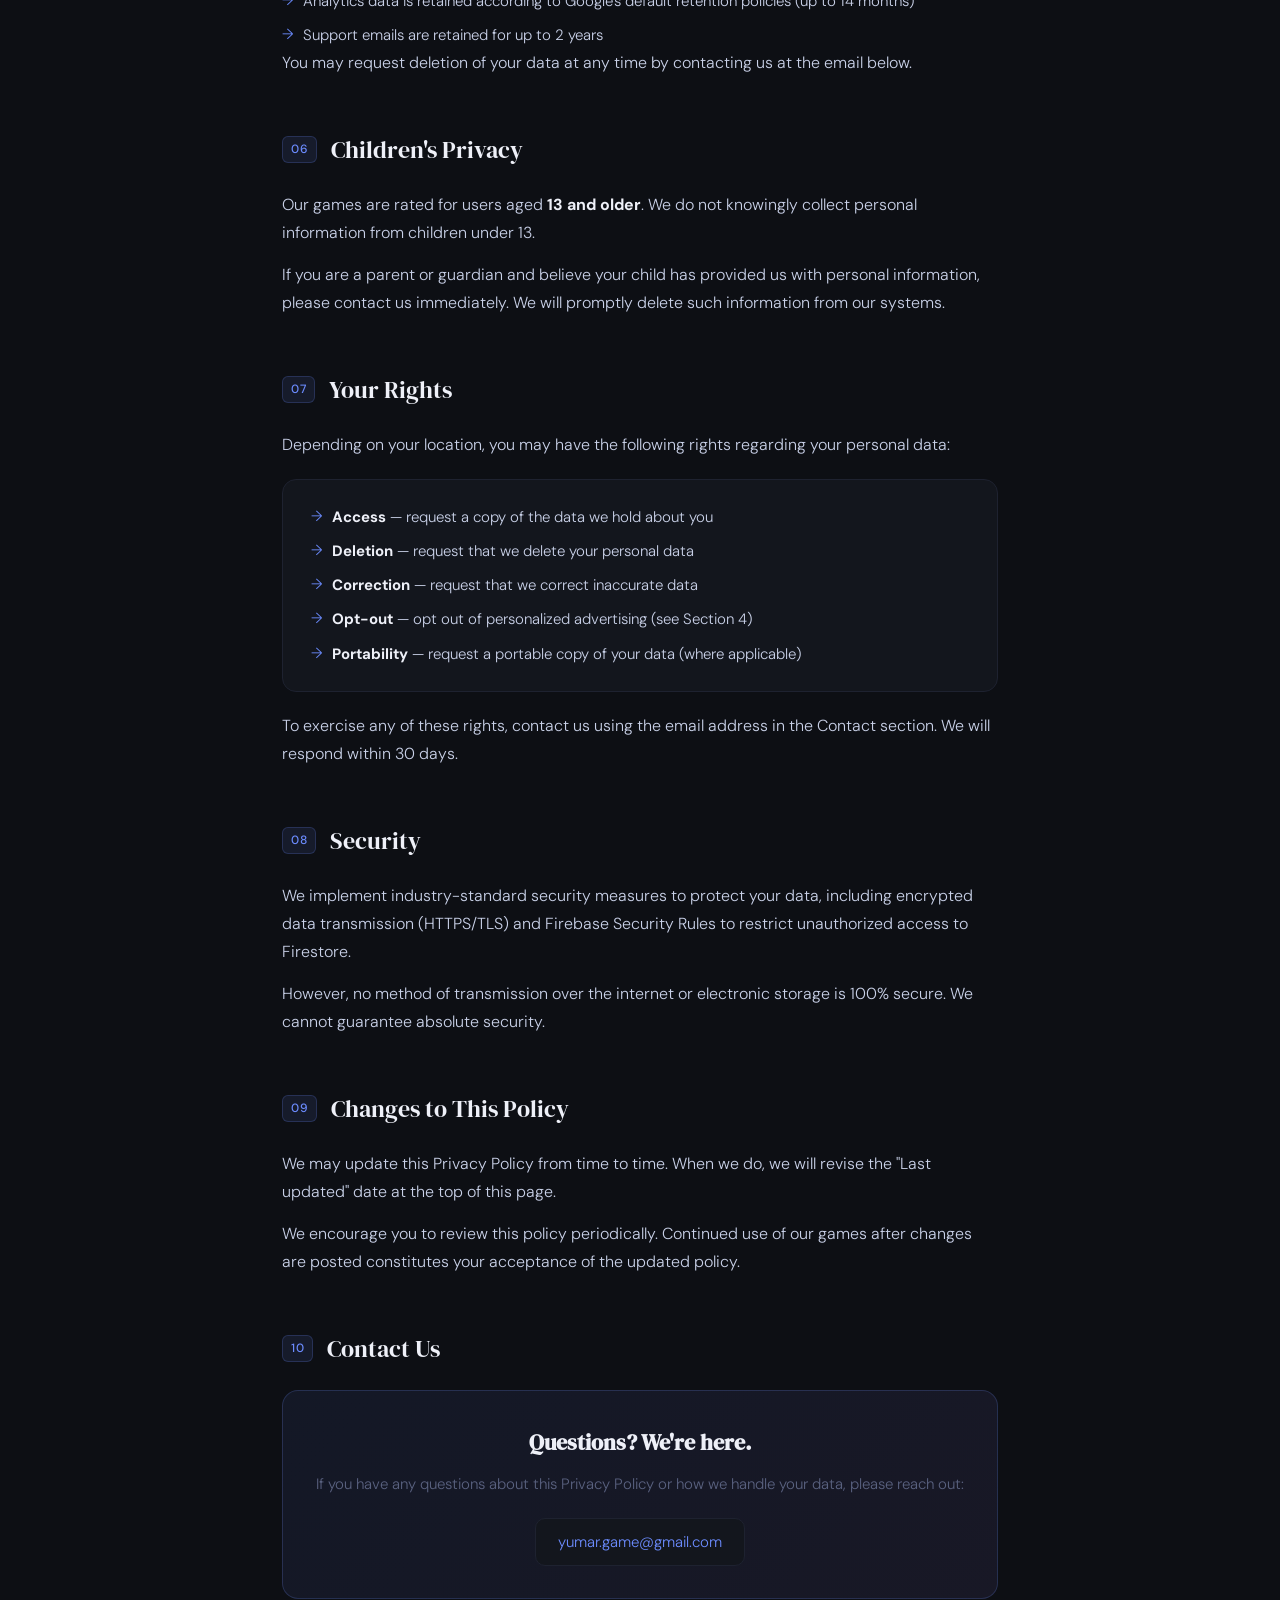
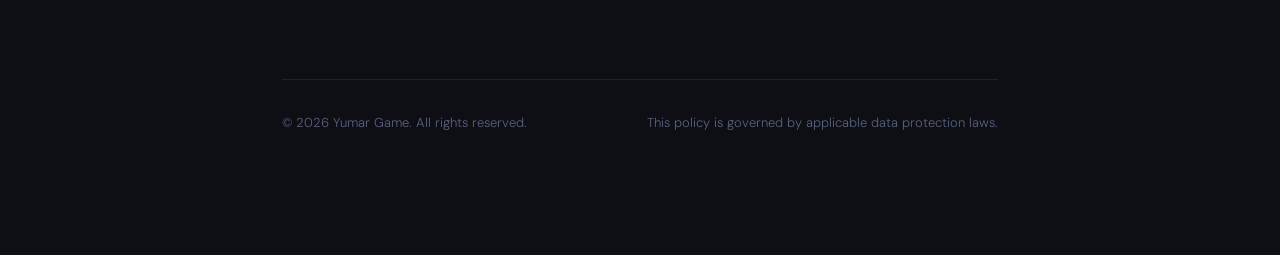
==== commit 999d1552: "Updated privacy policy page" ====
--- a/privacy-policy.html
+++ b/privacy-policy.html
@@ -21,7 +21,7 @@
       </a>
       <!-- <div class="page-label">Legal</div> -->
       <h1>Privacy Policy</h1>
-      <p class="meta">Effective date: March 22, 2026 &nbsp;·&nbsp; Last updated: March 22, 2026</p>
+      <p class="meta">Effective date: March 22, 2026 &nbsp;·&nbsp; Last updated: April 16, 2026</p>
     </header>
 
     <!-- Table of Contents -->
@@ -137,6 +137,16 @@
             <a href="https://developers.is.com/ironsource-mobile/air/ironsource-mobile-privacy-policy/" target="_blank" rel="noopener">developers.is.com/ironsource-mobile/air/ironsource-mobile-privacy-policy/</a>
           </div>
         </div>
+
+        <div class="tp-row">
+          <div>
+            <div class="tp-name">Appodeal</div>
+            <div class="tp-purpose">Ad mediation &amp; in-game advertising</div>
+          </div>
+          <div class="tp-link">
+            <a href="https://appodeal.com/privacy-policy/" target="_blank" rel="noopener">appodeal.com/privacy-policy/</a>
+          </div>
+        </div>
       </div>
 
       <p>These SDKs may collect device identifiers and usage data independently. We do not control the data practices of these third parties once their SDKs are loaded.</p>
@@ -146,7 +156,7 @@
     <section>
       <span class="section-anchor" id="advertising"></span>
       <h2><span class="num">04</span> Advertising</h2>
-      <p>Our games display advertisements powered by Google AdMob, AppLovin MAX and IronSource. These ad networks may use your Advertising ID to serve personalized ads based on your interests.</p>
+      <p>Our games display advertisements powered by Google AdMob, AppLovin MAX, IronSource and Appodeal. These ad networks may use your Advertising ID to serve personalized ads based on your interests.</p>
 
       <div class="card">
         <div class="card-title"><span class="dot"></span>Your Ad Choices</div>
@@ -157,6 +167,7 @@
           <li>Opting out does not remove ads — you will still see non-personalized ads</li>
           <li><p>Visit <a href="https://www.google.com/settings/ads" style="color:var(--accent)">google.com/settings/ads</a> to manage Google ad preferences</p></li>
           <li><p>Visit <a href="https://www.applovin.com/optout" style="color:var(--accent)">applovin.com/optout</a> to manage AppLovin ad preferences</p></li>
+          <li><p>Visit <a href="https://appodeal.com/sdk-opt-out/" style="color:var(--accent)">appodeal.com/sdk-opt-out/</a> to manage Appodeal ad preferences</p></li>
         </ul>
       </div>
     </section>
